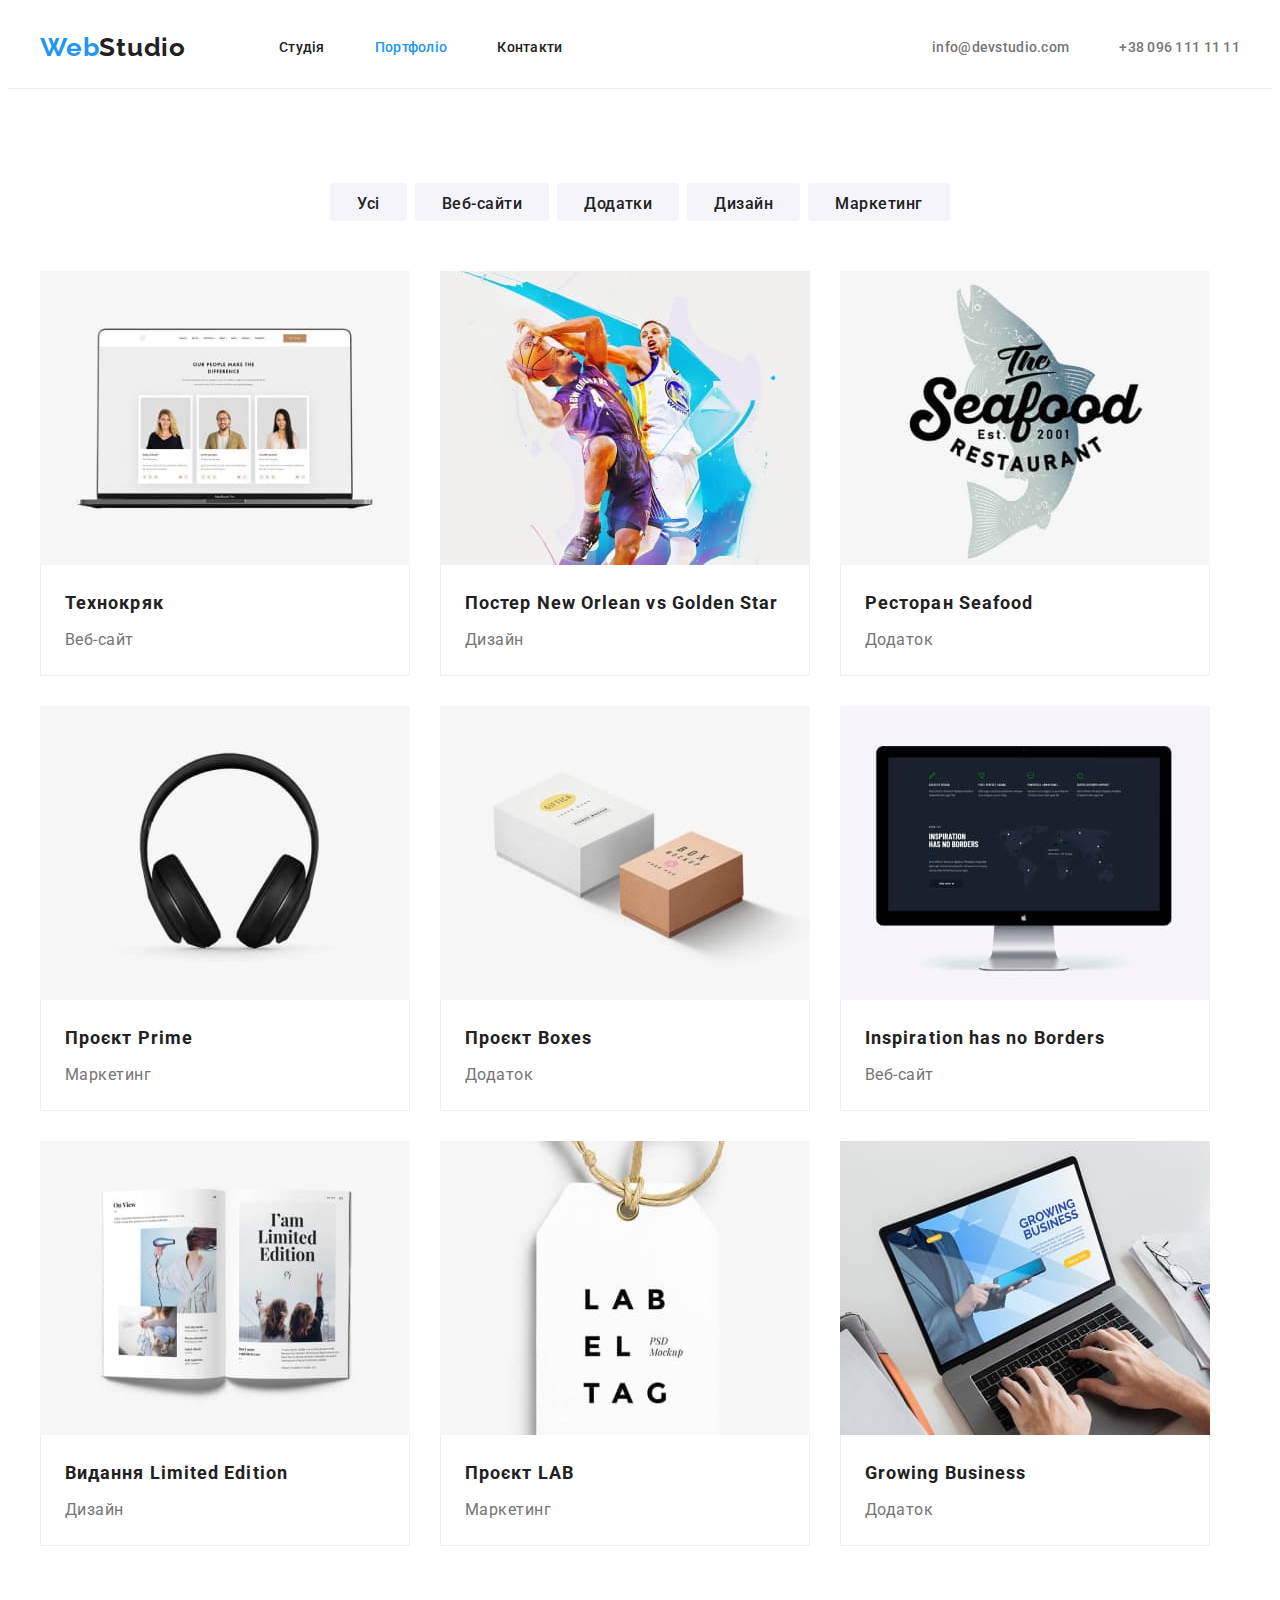
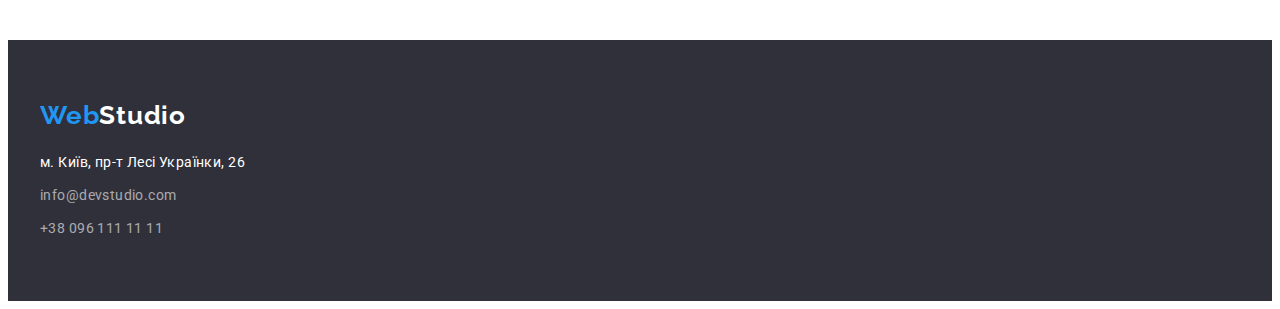
==== portfolio.html @ b6acbc2e "hm_4" ====
<!DOCTYPE html>
<html lang="uk">
<head>
    <meta charset="UTF-8">
    <meta http-equiv="X-UA-Compatible" content="IE=edge">
    <meta name="viewport" content="width=device-width, initial-scale=1.0">
    <title>WebStudio</title>
    <link rel="preconnect" href="https://fonts.googleapis.com">
    <link rel="preconnect" href="https://fonts.gstatic.com" crossorigin>
    <link href="https://fonts.googleapis.com/css2?family=Raleway:wght@700&family=Roboto:wght@400;500;700;900&display=swap" rel="stylesheet">
    <link rel="stylesheet" href="https://cdnjs.cloudflare.com/ajax/libs/modern-normalize/1.1.0/modern-normalize.min.css" integrity="sha512-wpPYUAdjBVSE4KJnH1VR1HeZfpl1ub8YT/NKx4PuQ5NmX2tKuGu6U/JRp5y+Y8XG2tV+wKQpNHVUX03MfMFn9Q==" crossorigin="anonymous" referrerpolicy="no-referrer" />
    <link rel="stylesheet" href="./css/style.css">
       
</head>
<body>
    <header class="header">
        <div class="container header-container">
            <nav class="nav-header"> 
                <a class="header-logo link" href="./index.html"><span class="logo">Web</span>Studio</a>
                    <ul class="header-list list">
                        <li class="header-item">
                            <a class="header-link link" href="./index.html">Студія</a>
                        </li>
                        <li class="header-item">
                            <a class="header-link link current" href="./portfolio.html">Портфоліо</a>
                        </li>
                        <li class="header-item">
                            <a class="header-link link" href="#">Контакти</a>
                        </li>
                            
                    </ul>
               
             </nav>
             <div class="header-conect">
                <ul  class="header-list list">
                    <li class="header-item"><a class="header-tel link" href="mailto:info@devstudio.com">info@devstudio.com</a></li>
                    <li class="header-item"><a class="header-tel link" href="tel:+380961111111">+38 096 111 11 11</a></li>
                 </ul>
             </div>
             
        </div>
    </header>
    
        <main>
            <section class="subject">
                <div class="container">
                    <h1 class="visually-hidden">Особливості</h1>
            <ul class="subject-item">
                <li class="subject-list list"><button class="subject-btn" type="button">Усі</button></li>
                <li class="subject-list list"><button class="subject-btn" type="button">Веб-сайти</button></li>
                <li class="subject-list list"><button class="subject-btn" type="button">Додатки</button></li>
                <li class="subject-list list"><button class="subject-btn" type="button">Дизайн</button></li>
                <li class="subject-list list"><button class="subject-btn" type="button">Маркетинг</button></li>
            </ul>
            
            <ul class="projects-item">
               
                <li class="projects-list list">
                        <a class="projects-link link" href="">
                            <img src="./image/Technocrack1.jpg" 
                            alt=" Розробка веб-сайту Технокряк" 
                            width="370" 
                            height="294">
                            <div class="project-list-content">
                                <h3 class="project-name">Технокряк</h3>
                                <p class="projects-text">Веб-сайт</p>
                            </div>
                            
                        </a>
                        
                </li>
                
                <li class="projects-list list">
                    <a class="projects-link link" href="">
                        <img src="./image/Poster2.jpg" 
                        alt="Дизайн проект для сайту з постерами"
                        width="370" 
                        height="294">
                        <div class="project-list-content">
                            <h3 class="project-name">Постер New Orlean vs Golden Star</h3>
                            <p class="projects-text">Дизайн</p>
                        </div>
                    </a>
                    
                </li>
                
                <li class="projects-list list">
                       <a class="projects-link link" href=""> <img src="./image/Restaurant3.jpg" 
                        alt="Розробка додатку для ресторану морської їжі"  
                        width="370" 
                        height="294">
                        <div class="project-list-content">
                            <h3 class="project-name">Ресторан Seafood</h3>
                            <p class="projects-text">Додаток</p>
                        </div>
                       
                    </a>
                    
                </li>
                <li class="projects-list list">
                    <a class="projects-link link" href=""> 
                        <img src="./image/ProjectPrime4.jpg" 
                        alt="Маркетинг для Прайм проекту"  
                        width="370" 
                        height="294">
                        <div class="project-list-content">
                            <h3 class="project-name">Проєкт Prime</h3>
                            <p class="projects-text">Маркетинг</p>
                        </div>
                        
                    </a>
                        
                  
                </li>
                <li class="projects-list list">
                    <a class="projects-link link" href=""> 
                        <img src="./image/Boxesproject5.jpg" 
                        alt="Додаток для оформлення боксів з власним лого"  
                        width="370" 
                        height="294">
                        <div class="project-list-content">
                            <h3 class="project-name">Проєкт Boxes</h3>
                            <p class="projects-text">Додаток</p>
                        </div>
                        
                    </a>
                       
                    
                </li>
               <li class="projects-list list">
                    <a class="projects-link link" href=""> 
                        <img src="./image/Inspiration6.jpg" 
                        alt="Розробка веб-сайту Натхнення немає меж"  
                        width="370" 
                        height="294">
                        <div class="project-list-content">
                            <h3 class="project-name">Inspiration has no Borders</h3>
                            <p class="projects-text">Веб-сайт</p>
                        </div>
                        
                    </a>
                       
                  
                </li>
                <li class="projects-list list">
                    <a class="projects-link link" href="">
                        <img src="./image/Edition7.jpg" 
                        alt="Дизайн для обмеженого видання"  
                        width="370" 
                        height="294">
                        <div class="project-list-content">
                            <h3 class="project-name">Видання Limited Edition</h3>
                            <p class="projects-text">Дизайн</p>
                        </div>
                       
                    </a>
                        
                    
                </li>
                <li class="projects-list list">
                    <a class="projects-link link" href=""> 
                        <img src="./image/LABproject8.jpg"
                        alt="Маркетинг для проекту лаборатої"  
                        width="370" 
                        height="294">
                        <div class="project-list-content">
                            <h3 class="project-name">Проєкт LAB</h3>
                            <p class="projects-text">Маркетинг</p>
                        </div>
                        
                    </a>
                       
                    
                </li>
                <li class="projects-list list">
                    <a  class="projects-link link" href=""> 
                        <img src="./image/GrowingBusiness9.jpg" 
                        alt="Розробка додатку для Зростаючого бізнесу" 
                        width="370" 
                        height="294">
                        <div class="project-list-content"> 
                            <h3 class="project-name">Growing Business</h3>
                            <p class="projects-text">Додаток</p>
                        </div>
                       
                    </a>
                        
                    
                </li>

            </ul>
                </div>
                


         </section>
        </main>
        <footer class="footer">
            <div class="container">
                <a class="footer-logo link" href="#"><span class="logo">Web</span>Studio</a>
            <address class="footer-address">
               <ul class="footer-list list" >
                <li  class="footer-item"><a class="footer-map link" href="https://goo.gl/maps/49r9p46qc7W9gdbS7" target="_blank" rel="noreferrer noopener nofollow">м. Київ, пр-т Лесі Українки, 26</a></li>
                <li class="footer-item"><a class="footer-mail link" href="mailto:info@devstudio.com">info@devstudio.com</a></li>
                <li class="footer-item"><a class="footer-tel link" href="tel:+380961111111">+38 096 111 11 11</a></li>
               </ul>
            </address>
            </div>
            
        </footer>
</body>
</html>
---- css/style.css ----
:root{
    --main-color: #212121;
    --accent-color: #2196F3;
    --subtitle-colour: #757575;
    --hero-title: #FFFFFF;
    --color-section: #2F303A;
    --color-section2: #F5F4FA;
    --footer:rgba(255, 255, 255, 0.6);
    --btn-focus: #188CE8;
    --background-btn-port: #F5F4FA;
    --border-cont: #EEEEEE;
   }

   p,
   h1,
   h2,
   h3,
   h4,
   h5,
   h6 {
    margin: 0;
}

ul,p{
    margin: 0;
    padding-left: 0;
}

img {
    display: block;
}

body{
    font-family: "Roboto", sans-serif; 
    color: var(--main-color);
    background-color: var(--hero-title);
}

.list{
  list-style: none;  
}
.link{
    text-decoration: none;
}

.container{
    width: 1200px;
    padding-left: 15px;
    padding-right: 15px;
    margin: 0 auto;

}
/*=====HEADER=====*/
.header {
    border-bottom: 1px solid var(--border-cont);

}
.header-logo{
    font-family: 'Raleway', suns-serif;
    font-weight: 700;
    font-size: 26px;
    line-height: 1.19;
    letter-spacing: 0.03em;
    color: var(--main-color);
    margin-right: 93px;
    padding-top: 24px;
    padding-bottom: 25px;

}

.logo {
    color: var(--accent-color);
}

.header-list{
    display: flex;
    gap: 50px;
}
.nav-header{
   display: flex; 
   align-items: center;
}
.header-container{
    display: flex;
    align-items: center;
    justify-content: space-between;
    gap: 50px;
}
.header-conect{
   display: flex;
   margin-left: auto;
   gap: 30px;
}
.header-link{
    font-weight: 500;
    font-size: 14px;
    line-height: 1.14;
    letter-spacing: 0.02em;
    color: var(--main-color);
    padding-top: 32px;
    padding-bottom: 32px;
    display: block;
}
.header-link.current {
color: var(--accent-color);
}
 

.header-mail{
    font-weight: 500;
    font-size: 14px;
    line-height: 1.14;
    letter-spacing: 0.02em;
    color: var(--subtitle-colour);
    padding-top: 32px;
    padding-bottom: 32px;
    display: block;
}

.header-tel{
    font-weight: 500;
    font-size: 14px;
    line-height: 1.14;
    letter-spacing: 0.02em;
    color: var(--subtitle-colour);
    padding-top: 32px;
    padding-bottom: 32px;
    display: block;
}

.conect-icon{
    margin-left: 10px;
    fill: currentColor;
   
}
.header-link:hover,
.header-link:focus{
    color: var(--accent-color)
}
.header-tel:hover,
.header-tel:focus{
    color: var(--accent-color)
}
.header-mail:hover,
.header-mail:focus{
    color: var(--accent-color)
}

.hero {
 padding-top: 200px;
 padding-bottom: 200px;
}
.hero{
    background-color: var(--color-section);
    text-align: center;
    background-image:linear-gradient(rgba(47, 48, 58, 0.4),rgba(47, 48, 58, 0.4)),
    url(../image/fon.jpg);
    background-repeat: no-repeat;
    background-position: center;
    background-size: cover;

}

.hero-title{
    font-weight: 900;
    font-size: 44px;
    line-height: 1.36;
    letter-spacing: 0.06em;
    color: var(--hero-title);
    text-transform: uppercase;
    width: 696px;
    margin: 0 auto;
    
  
}
.hero-btn-text{
    font-family: inherit;
    font-weight: 700;
    font-size: 16px;
    line-height: 1.81;
    letter-spacing: 0.06em;
    color: var(--hero-title);
    background-color: var(--accent-color);
    cursor: pointer;
    border-radius: 4px;
    border-color: transparent;
    padding: 10px 32px;
    margin-top: 30px;
}

   .hero-btn-text:hover,
   .hero-btn-text:focus{
    background-color: var(--btn-focus);
}

.heading {
    padding-top: 94px;
    padding-bottom: 47px;
}
.visually-hidden {
    position: absolute;
    white-space: nowrap;
    width: 1px;
    height: 1px;
    overflow: hidden;
    border: 0;
    padding: 0;
    clip: rect(0, 0, 0, 0);
    clip-path: inset(50%);
    margin: -1px;
}
.heading-item{
    display: flex;
    gap: 30px;
}
.header-back{
    width: 270px;
    height: 120px;
    background: #F5F4FA;
    border-radius: 4px;
    margin-bottom: 30px;
}
.heading-icon{
    text-align: center;
    margin-top: 25px;
}
.heading-subtitle {
    font-weight: 700;
    font-size: 14px;
    line-height: 1.14;
    letter-spacing: 0.03em;
    text-transform: uppercase;
    color: var(--main-color);
    margin-bottom: 10px;
}

.heading-text {
    font-size: 14px;
    line-height: 1.71;
    letter-spacing: 0.03em;
    color: var(--subtitle-colour);
}
.example {
    padding-top: 47px;
    padding-bottom: 94px;
}
.example-headline {
    font-weight: 700;
    font-size: 36px;
    line-height: 1.16;
    text-align: center;
    letter-spacing: 0.03em;
    color: var(--main-color);
    margin-bottom: 50px;
}

.example-item{
    display: flex;
    gap: 30px;
}

.team .container{
    padding-top: 94px;
    padding-bottom: 94px;
}

.team{
    background-color: var(--color-section2);
}
.team-list{
    background-color: var(--hero-title);
}
.team-title {
    font-weight: 700;
    font-size: 36px;
    line-height: 1.16;
    letter-spacing: 0.03em;
    text-align: center;
    color: var(--main-color);
    margin-bottom: 50px;
}
.team-item{
    display: flex;
    gap: 30px;
}

.team-list-content{
    padding-top: 30px;
    padding-bottom: 30px;
}
.team-subtitle {
    font-weight: 500;
    font-size: 16px;
    line-height: 1.18;
    letter-spacing: 0.03em;
    color: var(--main-color);
    text-align: center;
    margin-bottom: 10px;
}
.team-text {
    font-size: 16px;
    line-height: 1.18;
    letter-spacing: 0.03em;
    color: var(--subtitle-colour);
    text-align: center;
}
.client{
    padding-top: 94px;
    padding-bottom: 94px;
}
.client-heading{
    font-weight: 700;
    font-size: 36px;
    line-height: 42px;
    text-align: center;
    letter-spacing: 0.03em;
    color: var(--main-color);
    margin-bottom: 50px;
    
}

.client-item{
    display: flex;
    margin: 0 auto;
    justify-content: center;
    gap: 30px;
}
.client-list{
    width: 170px;
    height: 92px;
    border: 1px solid var(--subtitle-colour);
    border-radius: 4px;
    background-color: var(--hero-title);
   }
   
.subject{
    background-color: var(--hero-title);
}
.subject {
    padding-top: 94px;
    padding-bottom: 94px;
}
.subject-btn {
    font-family: inherit;
    font-weight: 500;
    font-size: 16px;
    line-height: 1.62;
    letter-spacing: 0.03em;
    border-radius: 4px;
    border-color: transparent;
    color: var(--main-color);
    background-color: var(--background-btn-port);
    cursor: pointer;
    height: 38px;
    padding: 6px 25px;
}


.subject-item {
    display: flex;
    margin: 0 auto;
    margin-bottom: 50px;
    gap: 8px;
    justify-content: center;
    
}

.subject-btn:hover,
.subject-btn:focus {color: var(--hero-title);
 background-color: var(--accent-color);
}

.projects-item{
    display: flex;
    flex-wrap: wrap;
    gap: 30px;
 }

 .project-list-content {
    padding-top: 20px;
    padding-bottom: 20px;
    color: var(--border-cont);
    padding-left: 24px;
    background-color: var(--hero-title);
    border-left: 1px solid var(--border-cont);;
    border-right: 1px solid var(--border-cont);;
    border-bottom: 1px solid var(--border-cont);;
}

.project-name {
    font-weight: 700;
    font-size: 18px;
    line-height: 2;
    letter-spacing: 0.06em;
    color: var(--main-color);
    text-decoration: none;
    margin-bottom: 4px; 
    
}
.projects-text {
    font-size: 16px;
    line-height: 1.88;
    letter-spacing: 0.03em;
    color: var(--subtitle-colour);
}

.footer {
    padding-top: 60px;
    padding-bottom: 60px;
}

.footer{
    background-color: var(--color-section);
    display: block;
} 

.footer-logo {
    font-family: 'Raleway';
    font-weight: 700;
    font-size: 26px;
    line-height: 1.19;
    letter-spacing: 0.03em;
    color: var(--hero-title);
}

.footer-address{
    color: var(--footer);
    margin-top: 20px;
}

.footer-item:not(:last-child){
    margin-bottom: 9px;
}

.footer-map {
    font-size: 14px;
    line-height: 1.7;
    letter-spacing: 0.03em;
    color: var(--hero-title);
    font-style: normal;
}


.footer-mail {
    font-size: 14px;
    line-height: 1.7;
    letter-spacing: 0.03em;
    color: var(--footer);
    font-style: normal;
}
.footer-tel {
    font-size: 14px;
    line-height: 1.7;
    letter-spacing: 0.03em;
    color: var(--footer);
    font-style: normal;
}

.footer-map:hover,
.footer-map:focus{
    color: var(--accent-color);
}

.footer-mail:hover,
.footer-mail:focus {
    color: var(--accent-color);
}
.footer-tel:hover,
.footer-tel:focus {
color: var(--accent-color);
}
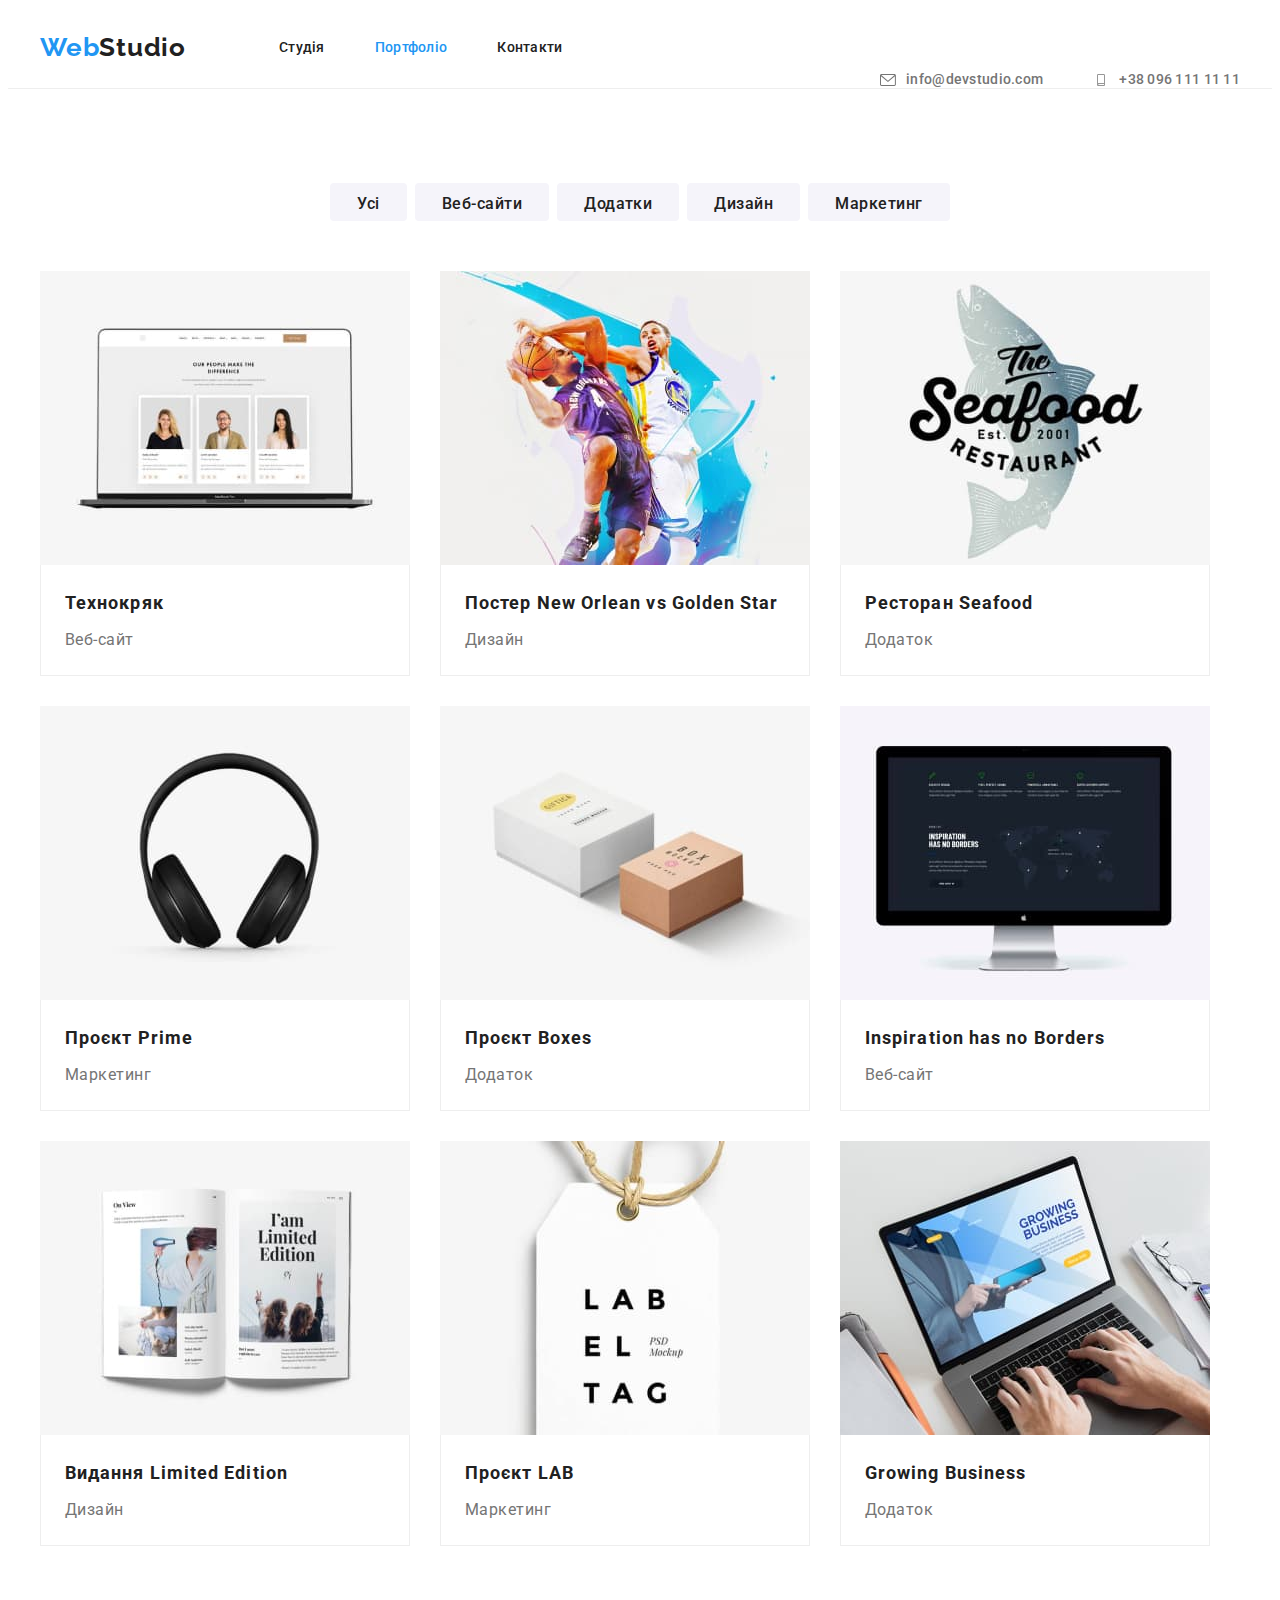
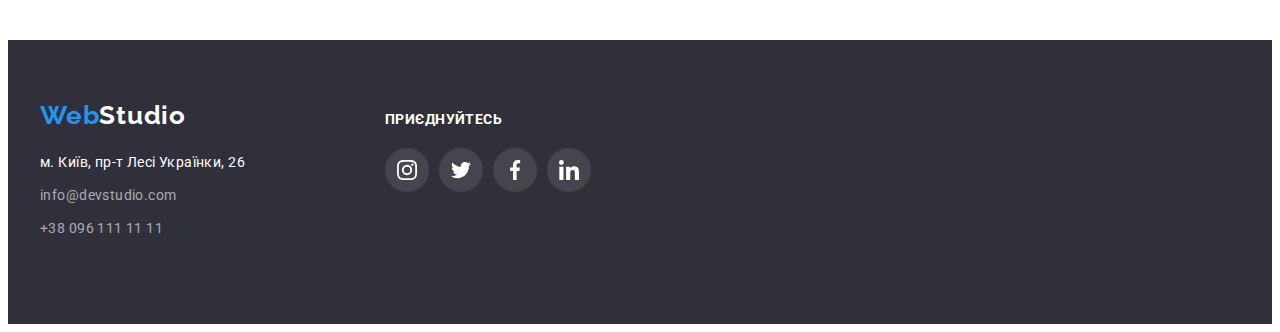
==== commit 2e4d4217: "hm_04_tr" ====
--- a/portfolio.html
+++ b/portfolio.html
@@ -32,9 +32,16 @@
                
              </nav>
              <div class="header-conect">
-                <ul  class="header-list list">
-                    <li class="header-item"><a class="header-tel link" href="mailto:info@devstudio.com">info@devstudio.com</a></li>
-                    <li class="header-item"><a class="header-tel link" href="tel:+380961111111">+38 096 111 11 11</a></li>
+                <ul class="header-list  list">
+                    <li class="header-item"><a class="header-mail link" href="mailto:info@devstudio.com">
+                     <svg class="conect-icon" widht="16" height="12">
+                        <use href="./image/symbol-defs.svg#icon-envelope-hover"></use>
+                     </svg>info@devstudio.com</a></li>
+                    <li class="header-item"><a class="header-tel link" href="tel:+380961111111">
+                        <svg class="conect-icon" widht="16" height="12" >
+                            <use href="./image/symbol-defs.svg#icon-smartphone1"></use>
+                        </svg>
+                        +38 096 111 11 11</a></li>
                  </ul>
              </div>
              
@@ -196,17 +203,45 @@
          </section>
         </main>
         <footer class="footer">
-            <div class="container">
-                <a class="footer-logo link" href="#"><span class="logo">Web</span>Studio</a>
-            <address class="footer-address">
-               <ul class="footer-list list" >
-                <li  class="footer-item"><a class="footer-map link" href="https://goo.gl/maps/49r9p46qc7W9gdbS7" target="_blank" rel="noreferrer noopener nofollow">м. Київ, пр-т Лесі Українки, 26</a></li>
-                <li class="footer-item"><a class="footer-mail link" href="mailto:info@devstudio.com">info@devstudio.com</a></li>
-                <li class="footer-item"><a class="footer-tel link" href="tel:+380961111111">+38 096 111 11 11</a></li>
-               </ul>
-            </address>
+            <div class="container footer-container">  
+                <div class="footer-nav">
+                    <a class="footer-logo link" href="#"><span class="logo">Web</span>Studio</a>
+                <address class="footer-address">
+                   <ul class="footer-list list">
+                    <li class="footer-item"><a class="footer-map link " href="https://goo.gl/maps/49r9p46qc7W9gdbS7" target="_blank" rel="noreferrer noopener nofollow">м. Київ, пр-т Лесі Українки, 26</a></li>
+                    <li class="footer-item"><a class="footer-mail link" href="mailto:info@devstudio.com">info@devstudio.com</a></li>
+                    <li class="footer-item"><a class="footer-tel link" href="tel:+380961111111">+38 096 111 11 11</a></li>
+                   </ul>
+                </address> 
+                </div>
+                
+           
+            <div class="footer-soc">
+                <p class="footer-text">Приєднуйтесь</p>
+                <ul class="footer-soc-list list">
+                    <li class="footer-soc-item"><a class="footer-soc-link link" href="">
+                        <svg class="footer-soc-icon" widht="20" height="20">
+                            <use href="./image/symbol-defs.svg#icon-instagram-1"></use>
+                        </svg>
+                    </a></li>
+                    <li class="footer-soc-item"><a class="footer-soc-link link" href=""> 
+                        <svg class="footer-soc-icon" widht="20" height="20">
+                        <use href="./image/symbol-defs.svg#icon-twitter-1"></use>
+                    </svg>
+                </a></li>
+                    <li class="footer-soc-item"><a class="footer-soc-link link" href=""> 
+                        <svg class="footer-soc-icon" widht="20" height="20">
+                        <use href="./image/symbol-defs.svg#icon-facebook-1"></use>
+                    </svg>
+                </a></li>
+                    <li class="footer-soc-item"><a class="footer-soc-link link" href="">
+                        <svg class="footer-soc-icon" widht="20" height="20">
+                        <use href="./image/symbol-defs.svg#icon-linkedin-1"></use>
+                    </svg></a></li>
+                </ul>
+    
             </div>
-            
+        </div>
         </footer>
 </body>
 </html>
--- a/css/style.css
+++ b/css/style.css
@@ -91,6 +91,7 @@
    margin-left: auto;
    gap: 30px;
 }
+
 .header-link{
     font-weight: 500;
     font-size: 14px;
@@ -101,12 +102,24 @@
     padding-bottom: 32px;
     display: block;
 }
+
 .header-link.current {
-color: var(--accent-color);
-}
- 
+    color: var(--accent-color);
+    }
 
 .header-mail{
+    font-weight: 500;
+    font-size: 14px;
+    line-height: 1.14;
+    letter-spacing: 0.02em;
+    color: var(--subtitle-colour);
+    padding-top: 32px;
+    padding-bottom: 32px;
+    display: flex;
+    align-items: center;
+}
+
+.header-tel{
     font-weight: 500;
     font-size: 14px;
     line-height: 1.14;
@@ -115,24 +128,40 @@
     padding-top: 32px;
     padding-bottom: 32px;
     display: block;
+    align-items: center;
 }
 
 .header-tel{
-    font-weight: 500;
-    font-size: 14px;
-    line-height: 1.14;
-    letter-spacing: 0.02em;
-    color: var(--subtitle-colour);
-    padding-top: 32px;
-    padding-bottom: 32px;
-    display: block;
-}
-
+    color: #757575;
+    width: 100%;
+    height: 100%;
+    display: flex;
+}
+.header-mail{
+    color: #757575;
+    width: 100%;
+    height: 100%;
+    display: flex;
+}
 .conect-icon{
-    margin-left: 10px;
+    width: 16px;
+    height: 12px;
+    margin-right: 10px;
     fill: currentColor;
-   
-}
+}
+
+.header-mail:hover,
+.header-mail:focus {
+    color: var(--accent-color);
+}
+
+
+.header-tel:hover,
+.header-tel:focus{
+    color: var(--accent-color);
+}
+
+
 .header-link:hover,
 .header-link:focus{
     color: var(--accent-color)
@@ -217,13 +246,12 @@
     width: 270px;
     height: 120px;
     background: #F5F4FA;
-    border-radius: 4px;
     margin-bottom: 30px;
-}
-.heading-icon{
-    text-align: center;
-    margin-top: 25px;
-}
+    display: flex;
+    align-items: center;
+    justify-content: center;
+}
+
 .heading-subtitle {
     font-weight: 700;
     font-size: 14px;
@@ -303,7 +331,47 @@
     letter-spacing: 0.03em;
     color: var(--subtitle-colour);
     text-align: center;
-}
+    margin-bottom: 16px;
+}
+.team-soc-list{
+    display: flex;
+    justify-content: center;
+    gap: 10px;
+    
+}
+.team-soc-link{
+    width: 44px;
+    height: 44px;
+    border-radius: 50%;
+    background-color: var(--hero-title);
+    display: flex;
+    align-items: center;
+    justify-content: center;
+    color: #AFB1B8;
+}
+.team-soc-icon{
+    fill: currentColor;
+}
+.team-list-content{
+    box-shadow: 0px 1px 3px rgba(0, 0, 0, 0.12), 0px 1px 1px rgba(0, 0, 0, 0.14), 0px 2px 1px rgba(0, 0, 0, 0.2);
+border-radius: 0px 0px 4px 4px;
+
+}
+
+.team-soc-link:hover,
+.team-soc-link:focus{
+    color: var(--accent-color);
+}
+
+.team-soc-link:hover,
+.team-soc-link:focus {
+    background-color: var(--accent-color);
+}
+.team-soc-link:hover  .team-soc-icon, 
+.team-soc-link:focus  .team-soc-icon {
+fill: #FFFFFF;
+}
+
 .client{
     padding-top: 94px;
     padding-bottom: 94px;
@@ -319,20 +387,36 @@
     
 }
 
+
 .client-item{
     display: flex;
-    margin: 0 auto;
+    align-items: center;
     justify-content: center;
     gap: 30px;
 }
-.client-list{
+.client-link{
     width: 170px;
     height: 92px;
-    border: 1px solid var(--subtitle-colour);
+    border: 1px solid #AFB1B8;
     border-radius: 4px;
     background-color: var(--hero-title);
-   }
-   
+    display: flex;
+    align-items: center;
+    justify-content: center;
+    color: #AFB1B8;
+}
+.client-icon{
+    width: 106px;
+    height: 60px;
+    fill: currentColor;
+}
+
+.client-link:hover, 
+.client-link:focus{
+color: var(--accent-color);
+border: solid var(--accent-color);
+}
+
 .subject{
     background-color: var(--hero-title);
 }
@@ -366,14 +450,22 @@
 }
 
 .subject-btn:hover,
-.subject-btn:focus {color: var(--hero-title);
- background-color: var(--accent-color);
+.subject-btn:focus {
+    color: var(--hero-title);
+    background-color: var(--accent-color);
+    box-shadow: 0px 3px 1px rgba(0, 0, 0, 0.1), 0px 1px 2px 
+    rgba(0, 0, 0, 0.08), 0px 2px 2px rgba(0, 0, 0, 0.12);
 }
 
 .projects-item{
     display: flex;
     flex-wrap: wrap;
     gap: 30px;
+ }
+
+ .projects-list:hover{
+    box-shadow: 0px 1px 1px rgba(0, 0, 0, 0.12), 0px 4px 4px rgba(0, 0, 0, 0.06), 1px 4px 6px rgba(0, 0, 0, 0.16);
+
  }
 
  .project-list-content {
@@ -404,6 +496,10 @@
     color: var(--subtitle-colour);
 }
 
+.footer-container{
+    display: flex;
+    align-items: baseline;
+}
 .footer {
     padding-top: 60px;
     padding-bottom: 60px;
@@ -411,7 +507,7 @@
 
 .footer{
     background-color: var(--color-section);
-    display: block;
+    display: flex;
 } 
 
 .footer-logo {
@@ -421,6 +517,10 @@
     line-height: 1.19;
     letter-spacing: 0.03em;
     color: var(--hero-title);
+}
+.footer-nav{
+    display: block;
+    margin-right: 70px;
 }
 
 .footer-address{
@@ -456,6 +556,40 @@
     font-style: normal;
 }
 
+.footer-text{
+    margin-bottom: 20px;
+    display: block;
+    font-weight: 700;
+    font-size: 14px;
+    line-height: 1.14;
+    letter-spacing: 0.03em;
+    text-transform: uppercase;
+    color: var(--hero-title);
+}
+.footer-soc-list{
+    display: flex;
+    justify-content: center;
+    gap: 10px;
+}
+.footer-soc{
+    padding-bottom: 72px;
+   margin-left: 70px;
+}
+
+.footer-soc-link {
+    width: 44px;
+    height: 44px;
+    border-radius: 50%;
+    background-color: rgba(255, 255, 255, 0.1);
+    display: flex;
+    align-items: center;
+    justify-content: center;
+    fill: currentColor;
+}
+.footer-soc-link:hover,
+.footer-soc-link:focus{
+background-color: var(--accent-color);
+}
 .footer-map:hover,
 .footer-map:focus{
     color: var(--accent-color);
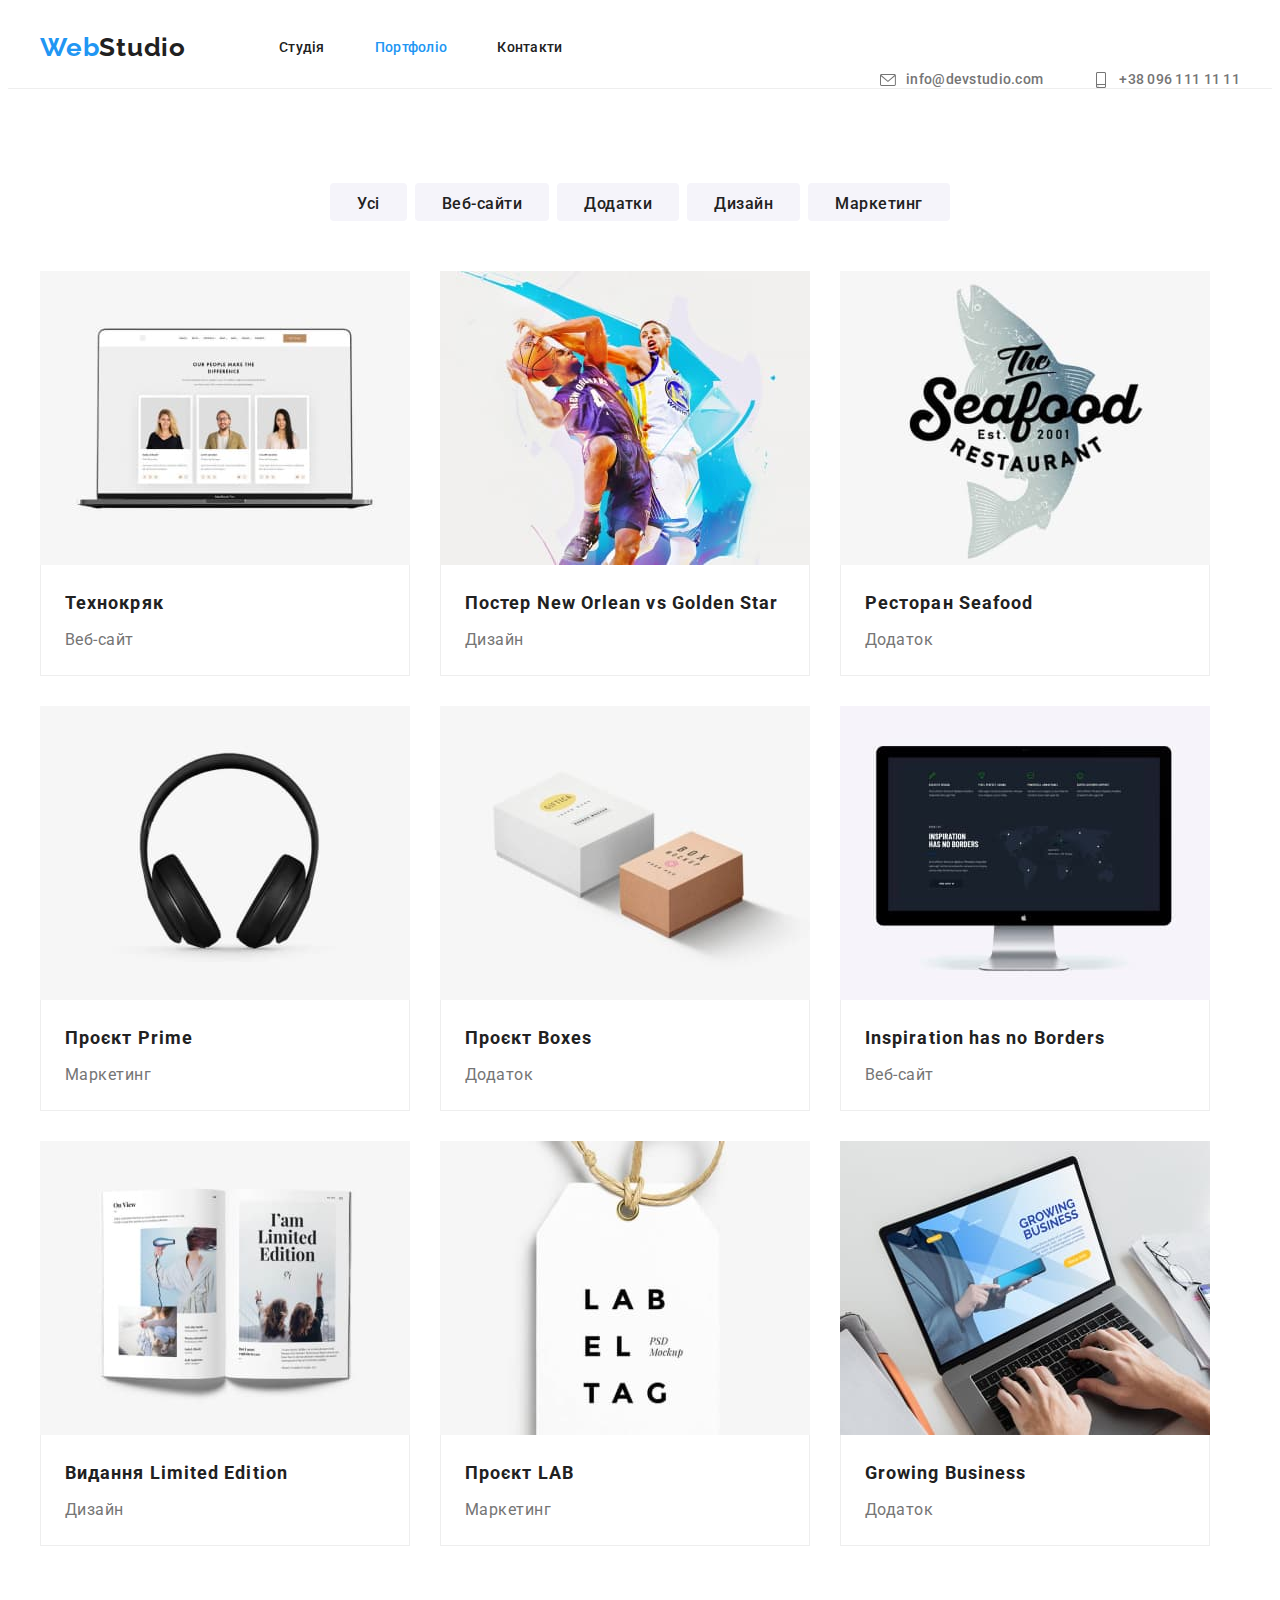
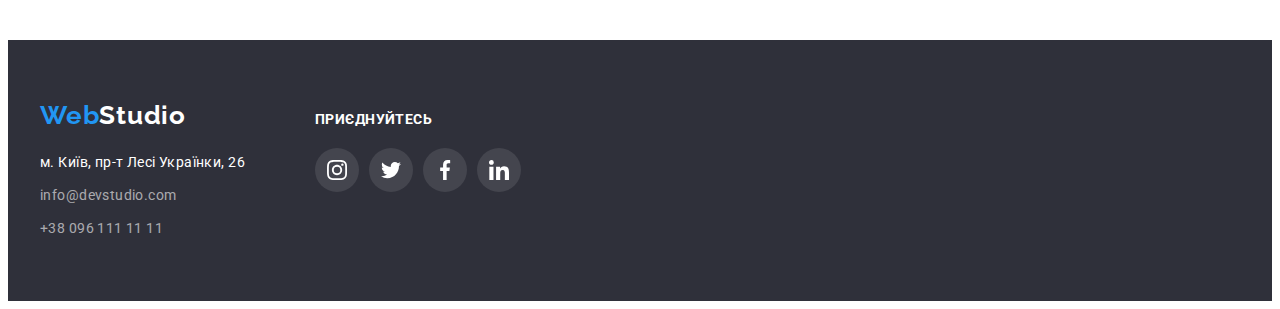
==== commit 4423ffff: "hm_04_fix" ====
--- a/portfolio.html
+++ b/portfolio.html
@@ -38,8 +38,8 @@
                         <use href="./image/symbol-defs.svg#icon-envelope-hover"></use>
                      </svg>info@devstudio.com</a></li>
                     <li class="header-item"><a class="header-tel link" href="tel:+380961111111">
-                        <svg class="conect-icon" widht="16" height="12" >
-                            <use href="./image/symbol-defs.svg#icon-smartphone1"></use>
+                        <svg class="conect-icon" widht="10" height="16" >
+                            <use href="./image/symbol-defs.svg#icon-smartphone01"></use>
                         </svg>
                         +38 096 111 11 11</a></li>
                  </ul>
@@ -92,7 +92,7 @@
                 </li>
                 
                 <li class="projects-list list">
-                       <a class="projects-link link" href=""> <img src="./image/Restaurant3.jpg" 
+                       <a class="projects-link link" href="#"> <img src="./image/Restaurant3.jpg" 
                         alt="Розробка додатку для ресторану морської їжі"  
                         width="370" 
                         height="294">
--- a/css/style.css
+++ b/css/style.css
@@ -9,6 +9,7 @@
     --btn-focus: #188CE8;
     --background-btn-port: #F5F4FA;
     --border-cont: #EEEEEE;
+    --soc-link: #AFB1B8;
    }
 
    p,
@@ -132,20 +133,19 @@
 }
 
 .header-tel{
-    color: #757575;
+    color: var(--subtitle-colour); 
     width: 100%;
     height: 100%;
     display: flex;
 }
 .header-mail{
-    color: #757575;
+    color: var(--subtitle-colour);
     width: 100%;
     height: 100%;
     display: flex;
 }
 .conect-icon{
     width: 16px;
-    height: 12px;
     margin-right: 10px;
     fill: currentColor;
 }
@@ -180,6 +180,9 @@
  padding-bottom: 200px;
 }
 .hero{
+    text-align: center;
+    align-items: center;
+    max-width: 1600px;
     background-color: var(--color-section);
     text-align: center;
     background-image:linear-gradient(rgba(47, 48, 58, 0.4),rgba(47, 48, 58, 0.4)),
@@ -215,6 +218,7 @@
     border-color: transparent;
     padding: 10px 32px;
     margin-top: 30px;
+    box-shadow: 0px 4px 4px rgba(0, 0, 0, 0.15);
 }
 
    .hero-btn-text:hover,
@@ -347,7 +351,7 @@
     display: flex;
     align-items: center;
     justify-content: center;
-    color: #AFB1B8;
+    color: var(--soc-link);
 }
 .team-soc-icon{
     fill: currentColor;
@@ -414,7 +418,7 @@
 .client-link:hover, 
 .client-link:focus{
 color: var(--accent-color);
-border: solid var(--accent-color);
+border-color: var(--accent-color);
 }
 
 .subject{
@@ -463,10 +467,9 @@
     gap: 30px;
  }
 
- .projects-list:hover{
+ .projects-link:hover{
     box-shadow: 0px 1px 1px rgba(0, 0, 0, 0.12), 0px 4px 4px rgba(0, 0, 0, 0.06), 1px 4px 6px rgba(0, 0, 0, 0.16);
-
- }
+}
 
  .project-list-content {
     padding-top: 20px;
@@ -474,9 +477,9 @@
     color: var(--border-cont);
     padding-left: 24px;
     background-color: var(--hero-title);
-    border-left: 1px solid var(--border-cont);;
-    border-right: 1px solid var(--border-cont);;
-    border-bottom: 1px solid var(--border-cont);;
+    border-left: 1px solid var(--border-cont);
+    border-right: 1px solid var(--border-cont);
+    border-bottom: 1px solid var(--border-cont);
 }
 
 .project-name {
@@ -520,7 +523,7 @@
 }
 .footer-nav{
     display: block;
-    margin-right: 70px;
+   
 }
 
 .footer-address{
@@ -572,8 +575,7 @@
     gap: 10px;
 }
 .footer-soc{
-    padding-bottom: 72px;
-   margin-left: 70px;
+    margin-left: 70px;
 }
 
 .footer-soc-link {
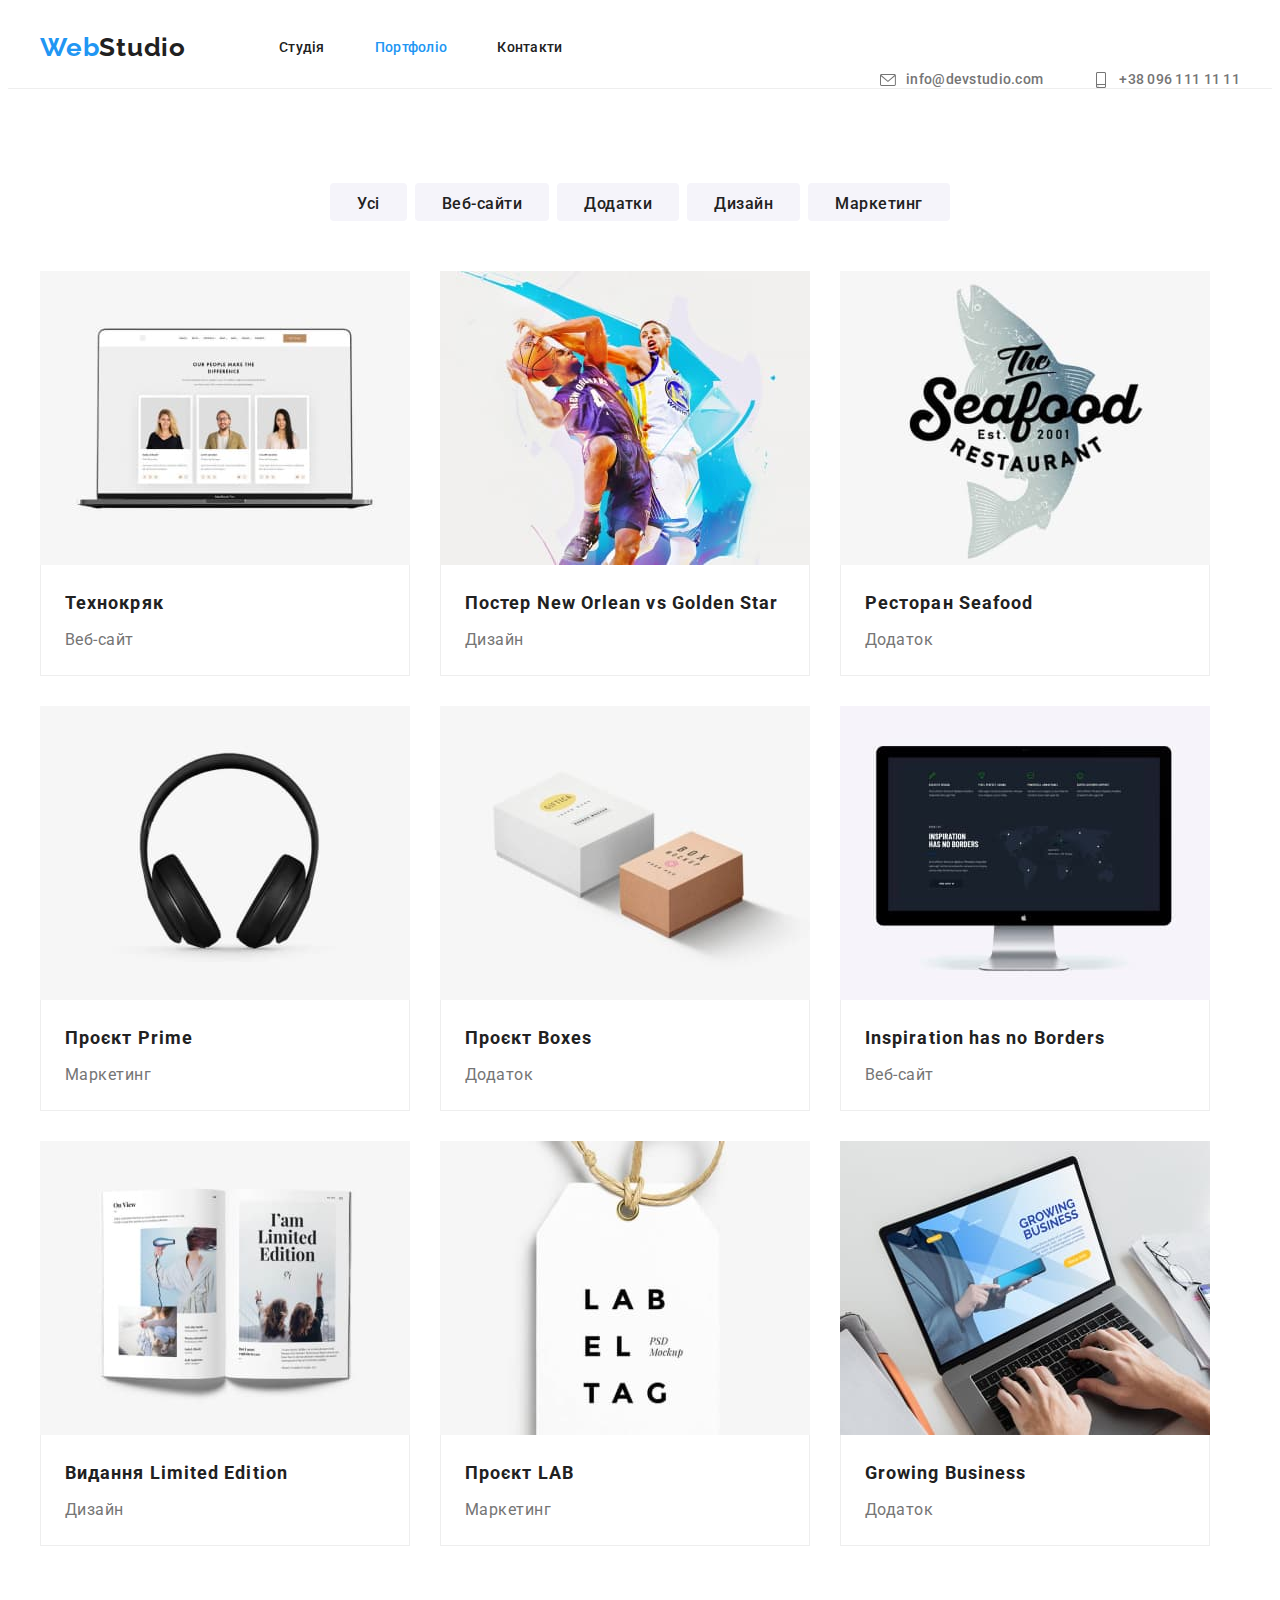
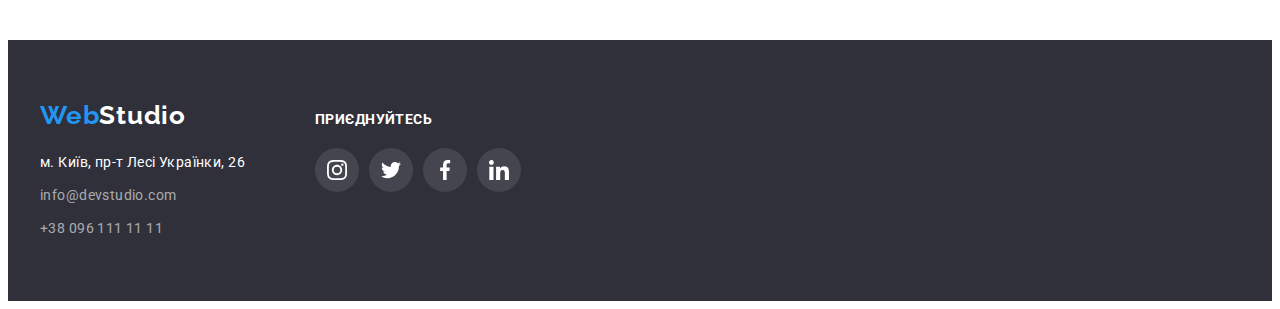
==== commit ac19277c: "homework_04_fix" ====
--- a/portfolio.html
+++ b/portfolio.html
@@ -34,11 +34,11 @@
              <div class="header-conect">
                 <ul class="header-list  list">
                     <li class="header-item"><a class="header-mail link" href="mailto:info@devstudio.com">
-                     <svg class="conect-icon" widht="16" height="12">
+                     <svg class="conect-icon" width="16" height="12">
                         <use href="./image/symbol-defs.svg#icon-envelope-hover"></use>
                      </svg>info@devstudio.com</a></li>
                     <li class="header-item"><a class="header-tel link" href="tel:+380961111111">
-                        <svg class="conect-icon" widht="10" height="16" >
+                        <svg class="conect-icon"  width="10" height="16" >
                             <use href="./image/symbol-defs.svg#icon-smartphone01"></use>
                         </svg>
                         +38 096 111 11 11</a></li>
@@ -220,22 +220,22 @@
                 <p class="footer-text">Приєднуйтесь</p>
                 <ul class="footer-soc-list list">
                     <li class="footer-soc-item"><a class="footer-soc-link link" href="">
-                        <svg class="footer-soc-icon" widht="20" height="20">
+                        <svg class="footer-soc-icon" width="20" height="20">
                             <use href="./image/symbol-defs.svg#icon-instagram-1"></use>
                         </svg>
                     </a></li>
                     <li class="footer-soc-item"><a class="footer-soc-link link" href=""> 
-                        <svg class="footer-soc-icon" widht="20" height="20">
+                        <svg class="footer-soc-icon" width="20" height="20">
                         <use href="./image/symbol-defs.svg#icon-twitter-1"></use>
                     </svg>
                 </a></li>
                     <li class="footer-soc-item"><a class="footer-soc-link link" href=""> 
-                        <svg class="footer-soc-icon" widht="20" height="20">
+                        <svg class="footer-soc-icon" width="20" height="20">
                         <use href="./image/symbol-defs.svg#icon-facebook-1"></use>
                     </svg>
                 </a></li>
                     <li class="footer-soc-item"><a class="footer-soc-link link" href="">
-                        <svg class="footer-soc-icon" widht="20" height="20">
+                        <svg class="footer-soc-icon" width="20" height="20">
                         <use href="./image/symbol-defs.svg#icon-linkedin-1"></use>
                     </svg></a></li>
                 </ul>
--- a/css/style.css
+++ b/css/style.css
@@ -10,6 +10,7 @@
     --background-btn-port: #F5F4FA;
     --border-cont: #EEEEEE;
     --soc-link: #AFB1B8;
+    --hero-bg-col:  #C4C4C4;
    }
 
    p,
@@ -180,10 +181,11 @@
  padding-bottom: 200px;
 }
 .hero{
+    margin: 0 auto;
     text-align: center;
     align-items: center;
     max-width: 1600px;
-    background-color: var(--color-section);
+    background-color: var(--hero-bg-col);
     text-align: center;
     background-image:linear-gradient(rgba(47, 48, 58, 0.4),rgba(47, 48, 58, 0.4)),
     url(../image/fon.jpg);
@@ -466,7 +468,9 @@
     flex-wrap: wrap;
     gap: 30px;
  }
-
+ .projects-link{
+    display: block;
+ }
  .projects-link:hover{
     box-shadow: 0px 1px 1px rgba(0, 0, 0, 0.12), 0px 4px 4px rgba(0, 0, 0, 0.06), 1px 4px 6px rgba(0, 0, 0, 0.16);
 }
